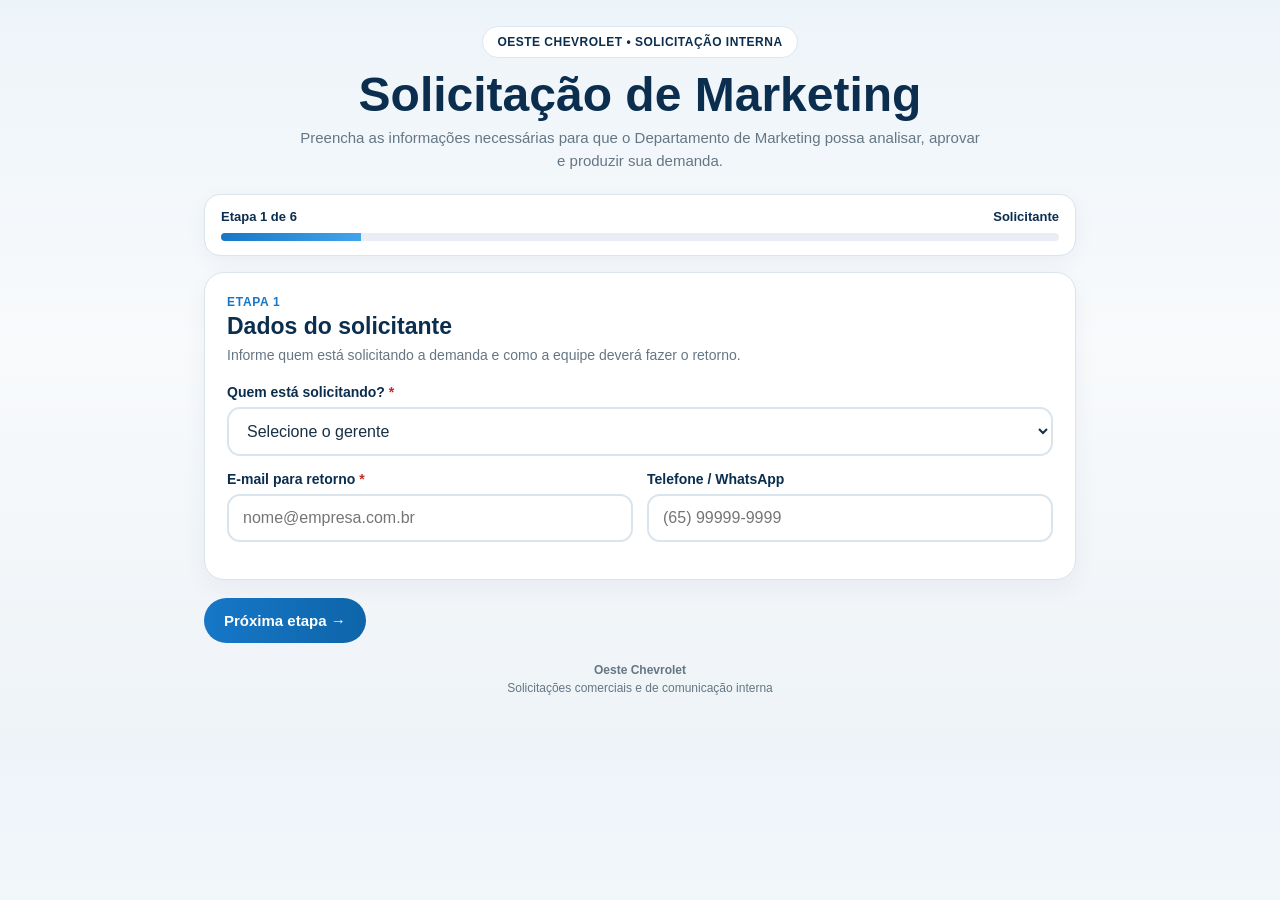
==== marketing.html @ cf2976e9 "Add files via upload" ====
<!DOCTYPE html>
<html lang="pt-BR">
<head>
<meta charset="UTF-8">
<meta name="viewport" content="width=device-width, initial-scale=1.0">
<meta name="theme-color" content="#0b2e4f">
<title>Solicitação de Marketing — Oeste Chevrolet</title>
<style>
:root{--navy:#0b2e4f;--blue:#1677c8;--light:#eef6fc;--border:#d9e4ed;--text:#183043;--muted:#657684;--danger:#c62828;--success:#16794a}
*{box-sizing:border-box}html{scroll-behavior:smooth}body{margin:0;font-family:Arial,Helvetica,sans-serif;color:var(--text);background:linear-gradient(180deg,#edf4f9 0,#f8fafc 45%,#eef3f7 100%)}
.page{width:100%;max-width:900px;margin:0 auto;padding:26px 14px 50px}.top{text-align:center;margin-bottom:22px}.brand{display:inline-block;padding:8px 14px;border-radius:999px;background:#fff;border:1px solid #dce7ef;color:var(--navy);font-size:12px;font-weight:800;letter-spacing:.04em;text-transform:uppercase}.title{margin:12px 0 6px;font-size:clamp(30px,6vw,48px);line-height:1.04;color:var(--navy)}.subtitle{margin:0 auto;max-width:680px;color:var(--muted);line-height:1.55;font-size:15px}
.progress-wrap{background:#fff;border:1px solid var(--border);border-radius:16px;padding:14px 16px;margin-bottom:16px;box-shadow:0 6px 20px rgba(11,46,79,.05)}.progress-top{display:flex;justify-content:space-between;gap:12px;font-size:13px;font-weight:800;color:var(--navy);margin-bottom:9px}.progress{height:8px;background:#e8eef3;border-radius:99px;overflow:hidden}.progress-bar{height:100%;width:16.66%;background:linear-gradient(90deg,var(--blue),#42a4eb);transition:.25s ease}
.card{background:#fff;border:1px solid var(--border);border-radius:20px;padding:22px;margin-bottom:16px;box-shadow:0 8px 24px rgba(11,46,79,.05)}.step{display:none}.step.active{display:block}.step-kicker{font-size:12px;font-weight:800;color:var(--blue);text-transform:uppercase;letter-spacing:.06em}.step-title{margin:4px 0 5px;color:var(--navy);font-size:23px}.step-help{margin:0 0 18px;color:var(--muted);font-size:14px;line-height:1.5}.grid{display:grid;grid-template-columns:1fr 1fr;gap:14px}.field{margin-bottom:15px}.field.full{grid-column:1/-1}label{display:block;font-size:14px;font-weight:800;margin-bottom:7px;color:var(--navy)}.req{color:var(--danger)}input,select,textarea{width:100%;border:2px solid var(--border);border-radius:13px;padding:13px 14px;font:inherit;background:#fff;color:var(--text);outline:none}textarea{min-height:150px;resize:vertical;line-height:1.5}input:focus,select:focus,textarea:focus{border-color:var(--blue);box-shadow:0 0 0 4px rgba(22,119,200,.10)}.help{font-size:12px;color:var(--muted);line-height:1.45;margin-top:6px}
.choices{display:grid;grid-template-columns:repeat(3,1fr);gap:10px}.choice{position:relative}.choice input{position:absolute;opacity:0;pointer-events:none}.choice label{margin:0;padding:13px 12px;border:2px solid var(--border);border-radius:13px;text-align:center;cursor:pointer;background:#fff;transition:.18s}.choice input:checked+label{border-color:var(--blue);background:var(--light);color:var(--navy);box-shadow:0 0 0 3px rgba(22,119,200,.09)}.hidden{display:none!important}.notice{padding:13px 14px;border-left:4px solid var(--blue);background:#f1f7fc;border-radius:10px;color:#345366;font-size:13px;line-height:1.5;margin:10px 0}.warning{padding:13px 14px;border-left:4px solid #e6a700;background:#fff9e8;border-radius:10px;color:#634d12;font-size:13px;line-height:1.5;margin:8px 0 14px}.filebox{border:2px dashed #b8cfdf;border-radius:14px;padding:14px;background:#f8fbfd}.filebox input{border:0;padding:0;background:transparent}.summary{background:#f7fafc;border:1px solid var(--border);border-radius:14px;padding:14px;font-size:13px;line-height:1.6}.actions{display:flex;justify-content:space-between;gap:12px;margin-top:18px}.btn{border:0;border-radius:999px;padding:14px 20px;font-size:15px;font-weight:800;cursor:pointer}.btn.secondary{background:#fff;color:var(--navy);border:2px solid var(--border)}.btn.primary{background:linear-gradient(90deg,var(--blue),#0e65a9);color:#fff}.btn.success{background:linear-gradient(90deg,#16814f,#0f6c40);color:#fff}.btn:disabled{opacity:.65;cursor:wait}.footer{text-align:center;color:var(--muted);font-size:12px;line-height:1.5;margin-top:18px}
@media(max-width:700px){.page{padding:18px 10px 40px}.card{padding:18px;border-radius:17px}.grid{grid-template-columns:1fr}.field.full{grid-column:auto}.choices{grid-template-columns:1fr}.actions{flex-direction:column}.btn{width:100%}}
</style>
</head>
<body>
<main class="page">
<header class="top">
<div class="brand">Oeste Chevrolet • Solicitação interna</div>
<h1 class="title">Solicitação de Marketing</h1>
<p class="subtitle">Preencha as informações necessárias para que o Departamento de Marketing possa analisar, aprovar e produzir sua demanda.</p>
</header>

<div class="progress-wrap">
<div class="progress-top"><span id="progressLabel">Etapa 1 de 6</span><span id="progressName">Solicitante</span></div>
<div class="progress"><div class="progress-bar" id="progressBar"></div></div>
</div>

<form action="https://forminit.com/f/vct7pwqa6ed" method="POST" enctype="multipart/form-data" id="marketingForm">
<input type="hidden" name="_redirect" value="https://oestechevrolet.github.io/marketing/marketing-confirmacao.html">
<input type="hidden" name="_gotcha" style="display:none!important">

<section class="card step active">
<div class="step-kicker">Etapa 1</div><h2 class="step-title">Dados do solicitante</h2><p class="step-help">Informe quem está solicitando a demanda e como a equipe deverá fazer o retorno.</p>
<div class="field"><label for="gerente">Quem está solicitando? <span class="req">*</span></label>
<select id="gerente" name="fi-select-gerente" required><option value="">Selecione o gerente</option><option>João Ricardo</option><option>João Neto</option><option>Alan</option><option>Leandro</option></select></div>
<div class="grid">
<div class="field"><label for="email">E-mail para retorno <span class="req">*</span></label><input id="email" type="email" name="fi-email-email_retorno" placeholder="nome@empresa.com.br" required></div>
<div class="field"><label for="telefone">Telefone / WhatsApp</label><input id="telefone" type="tel" name="fi-phone-telefone" placeholder="(65) 99999-9999" inputmode="tel"></div>
</div>
</section>

<section class="card step">
<div class="step-kicker">Etapa 2</div><h2 class="step-title">Sobre a demanda</h2><p class="step-help">Quanto mais claro o briefing, menor a necessidade de ajustes depois da aprovação.</p>
<div class="field"><label for="campanha">Nome da campanha ou ação <span class="req">*</span></label><input id="campanha" type="text" name="fi-text-nome_campanha" placeholder="Ex.: Feirão Chevrolet Outubro" required></div>
<div class="field"><label for="descricao">O que você precisa do Marketing? <span class="req">*</span></label><textarea id="descricao" name="fi-text-descricao_demanda" placeholder="Explique o que precisa ser produzido e o contexto da solicitação." required></textarea></div>
<div class="field"><label for="objetivo">Qual é o objetivo desta ação? <span class="req">*</span></label><textarea id="objetivo" name="fi-text-objetivo" placeholder="Ex.: gerar leads, aumentar fluxo na loja, divulgar condição comercial..." required></textarea></div>
<div class="grid">
<div class="field"><label for="dataEntrega">Data desejada para entrega <span class="req">*</span></label><input id="dataEntrega" type="date" name="fi-date-data_entrega" required></div>
<div class="field"><label>Prioridade <span class="req">*</span></label><div class="choices">
<div class="choice"><input type="radio" id="prioNormal" name="fi-radio-prioridade" value="Normal" required><label for="prioNormal">Normal</label></div>
<div class="choice"><input type="radio" id="prioAlta" name="fi-radio-prioridade" value="Alta"><label for="prioAlta">Alta</label></div>
<div class="choice"><input type="radio" id="prioUrgente" name="fi-radio-prioridade" value="Urgente"><label for="prioUrgente">Urgente</label></div>
</div><div class="help">Use “Urgente” somente quando houver necessidade operacional de prioridade.</div></div>
</div>
</section>

<section class="card step">
<div class="step-kicker">Etapa 3</div><h2 class="step-title">Material e produção</h2><p class="step-help">Defina o formato desejado e se será necessária gravação.</p>
<div class="field"><label>O que precisa ser produzido? <span class="req">*</span></label><div class="choices">
<div class="choice"><input type="checkbox" id="matImagem" name="fi-checkbox-tipo_material[]" value="Imagem"><label for="matImagem">Imagem</label></div>
<div class="choice"><input type="checkbox" id="matVideo" name="fi-checkbox-tipo_material[]" value="Vídeo"><label for="matVideo">Vídeo</label></div>
<div class="choice"><input type="checkbox" id="matImpresso" name="fi-checkbox-tipo_material[]" value="Material para impressão"><label for="matImpresso">Impressão</label></div>
</div><div class="help">Selecione uma ou mais opções.</div></div>
<div class="field"><label>Será necessária gravação? <span class="req">*</span></label><div class="choices">
<div class="choice"><input type="radio" id="gravNao" name="fi-radio-necessita_gravacao" value="Não" required><label for="gravNao">Não</label></div>
<div class="choice"><input type="radio" id="gravInterna" name="fi-radio-necessita_gravacao" value="Sim — equipe interna"><label for="gravInterna">Equipe interna</label></div>
<div class="choice"><input type="radio" id="gravExterna" name="fi-radio-necessita_gravacao" value="Sim — equipe externa"><label for="gravExterna">Equipe externa</label></div>
</div></div>
<div id="gravacaoExtra" class="hidden">
<div class="notice">Como foi selecionada equipe externa, precisamos de algumas informações para organizar a produção.</div>
<div class="grid">
<div class="field"><label for="localGravacao">Local da gravação</label><input id="localGravacao" type="text" name="fi-text-local_gravacao" placeholder="Local / cidade"></div>
<div class="field"><label for="dataGravacao">Data desejada para gravação</label><input id="dataGravacao" type="date" name="fi-date-data_gravacao"></div>
<div class="field"><label for="horarioGravacao">Horário desejado</label><input id="horarioGravacao" type="text" name="fi-text-horario_gravacao" placeholder="Ex.: 09:00"></div>
<div class="field"><label for="observacaoGravacao">Observações</label><input id="observacaoGravacao" type="text" name="fi-text-observacoes_gravacao" placeholder="Veículo, pessoa, estrutura etc."></div>
</div></div>
</section>

<section class="card step">
<div class="step-kicker">Etapa 4</div><h2 class="step-title">Veículo e condição comercial</h2><p class="step-help">Use esta etapa quando a demanda envolver um veículo ou uma oferta comercial.</p>
<div class="field"><label>A solicitação envolve um veículo específico? <span class="req">*</span></label><div class="choices">
<div class="choice"><input type="radio" id="veiSim" name="fi-radio-envolve_veiculo" value="Sim" required><label for="veiSim">Sim</label></div>
<div class="choice"><input type="radio" id="veiNao" name="fi-radio-envolve_veiculo" value="Não"><label for="veiNao">Não</label></div>
</div></div>
<div id="veiculoFields" class="hidden"><div class="grid">
<div class="field"><label for="modelo">Modelo</label><select id="modelo" name="fi-select-modelo_veiculo"><option value="">Selecione</option><option>Onix</option><option>Onix Plus</option><option>Tracker</option><option>Montana</option><option>S10</option><option>Trailblazer</option><option>Spin</option><option>Equinox</option><option>Silverado</option><option>Outro</option></select></div>
<div class="field"><label for="versao">Versão</label><input id="versao" type="text" name="fi-text-versao_veiculo" placeholder="Ex.: Premier 1.2 Turbo"></div>
<div class="field"><label for="anoModelo">Ano/modelo</label><input id="anoModelo" type="text" name="fi-text-ano_modelo" placeholder="Ex.: 2026/2026"></div>
</div></div>
<div class="field"><label>A divulgação envolve preço, financiamento ou condição comercial? <span class="req">*</span></label><div class="choices">
<div class="choice"><input type="radio" id="ofertaNao" name="fi-radio-possui_oferta" value="Não" required><label for="ofertaNao">Não</label></div>
<div class="choice"><input type="radio" id="ofertaSim" name="fi-radio-possui_oferta" value="Sim"><label for="ofertaSim">Sim</label></div>
</div></div>
<div id="ofertaFields" class="hidden">
<div class="warning"><strong>Atenção:</strong> confira os dados comerciais antes de enviar. O Marketing não deve interpretar ou alterar condições de financiamento.</div>
<div class="grid">
<div class="field"><label for="preco">Preço à vista</label><input id="preco" type="text" name="fi-text-preco_vista" placeholder="R$ 0,00" inputmode="decimal"></div>
<div class="field"><label for="entrada">Valor da entrada</label><input id="entrada" type="text" name="fi-text-valor_entrada" placeholder="R$ 0,00" inputmode="decimal"></div>
<div class="field"><label for="parcelas">Número de parcelas</label><input id="parcelas" type="number" name="fi-number-numero_parcelas" min="1" max="120" placeholder="Ex.: 48"></div>
<div class="field"><label for="valorParcela">Valor da parcela</label><input id="valorParcela" type="text" name="fi-text-valor_parcela" placeholder="R$ 0,00" inputmode="decimal"></div>
<div class="field"><label for="juros">Taxa de juros</label><input id="juros" type="text" name="fi-text-taxa_juros" placeholder="Ex.: 1,19% a.m."></div>
<div class="field"><label for="cet">CET</label><input id="cet" type="text" name="fi-text-cet" placeholder="Informe se aplicável"></div>
<div class="field"><label for="financiado">Valor financiado</label><input id="financiado" type="text" name="fi-text-valor_financiado" placeholder="R$ 0,00" inputmode="decimal"></div>
<div class="field"><label for="financeira">Banco / financeira</label><input id="financeira" type="text" name="fi-text-instituicao_financeira" placeholder="Ex.: GM Financial"></div>
<div class="field"><label for="validadeOferta">Validade da oferta</label><input id="validadeOferta" type="date" name="fi-date-validade_oferta"></div>
<div class="field full"><label for="juridico">Texto jurídico/comercial obrigatório</label><textarea id="juridico" name="fi-text-texto_juridico" placeholder="Cole aqui o texto/condição que deverá constar na peça."></textarea></div>
<div class="field full"><label for="obsOferta">Observações sobre a oferta</label><textarea id="obsOferta" name="fi-text-observacoes_oferta" placeholder="Inclua qualquer condição adicional relevante."></textarea></div>
</div></div>
</section>

<section class="card step">
<div class="step-kicker">Etapa 5</div><h2 class="step-title">Canais e referências</h2><p class="step-help">Informe onde o material será usado e envie referências para facilitar o briefing.</p>
<div class="field"><label>Onde o material será divulgado? <span class="req">*</span></label><div class="choices" style="grid-template-columns:repeat(2,1fr)">
<div class="choice"><input type="checkbox" name="fi-checkbox-canais_divulgacao[]" value="Instagram Feed" id="c1"><label for="c1">Instagram Feed</label></div>
<div class="choice"><input type="checkbox" name="fi-checkbox-canais_divulgacao[]" value="Instagram Stories" id="c2"><label for="c2">Instagram Stories</label></div>
<div class="choice"><input type="checkbox" name="fi-checkbox-canais_divulgacao[]" value="Reels" id="c3"><label for="c3">Reels</label></div>
<div class="choice"><input type="checkbox" name="fi-checkbox-canais_divulgacao[]" value="WhatsApp" id="c4"><label for="c4">WhatsApp</label></div>
<div class="choice"><input type="checkbox" name="fi-checkbox-canais_divulgacao[]" value="Facebook" id="c5"><label for="c5">Facebook</label></div>
<div class="choice"><input type="checkbox" name="fi-checkbox-canais_divulgacao[]" value="Site" id="c6"><label for="c6">Site</label></div>
<div class="choice"><input type="checkbox" name="fi-checkbox-canais_divulgacao[]" value="Rádio" id="c7"><label for="c7">Rádio</label></div>
<div class="choice"><input type="checkbox" name="fi-checkbox-canais_divulgacao[]" value="TV" id="c8"><label for="c8">TV</label></div>
<div class="choice"><input type="checkbox" name="fi-checkbox-canais_divulgacao[]" value="Outdoor" id="c9"><label for="c9">Outdoor</label></div>
<div class="choice"><input type="checkbox" name="fi-checkbox-canais_divulgacao[]" value="Mídia interna" id="c10"><label for="c10">Mídia interna</label></div>
<div class="choice"><input type="checkbox" name="fi-checkbox-canais_divulgacao[]" value="Material impresso" id="c11"><label for="c11">Material impresso</label></div>
<div class="choice"><input type="checkbox" name="fi-checkbox-canais_divulgacao[]" value="Outro" id="c12"><label for="c12">Outro</label></div>
</div></div>
<div class="field"><label for="arquivo">Arquivos de referência</label><div class="filebox"><input id="arquivo" type="file" name="fi-file-referencias[]" multiple accept="image/jpeg,image/png,image/webp,application/pdf,video/mp4"><div class="help">Pode anexar imagens, PDFs ou vídeos.</div></div></div>
<div class="grid">
<div class="field"><label for="link">Link de referência</label><input id="link" type="url" name="fi-url-link_referencia" placeholder="https://..."></div>
<div class="field"><label for="descricaoRef">Explique a referência</label><input id="descricaoRef" type="text" name="fi-text-descricao_referencia" placeholder="O que deve ser aproveitado?"></div>
</div>
<div class="field"><label for="obs">Alguma informação adicional?</label><textarea id="obs" name="fi-text-observacoes_finais" placeholder="Outras informações que possam ajudar o Marketing."></textarea></div>
</section>

<section class="card step">
<div class="step-kicker">Etapa 6</div><h2 class="step-title">Conferência e envio</h2><p class="step-help">Revise as informações e confirme que os dados comerciais foram conferidos.</p>
<div class="summary" id="summary"></div>
<div class="field" style="margin-top:16px"><div class="choice"><input type="checkbox" id="confirmInfo" name="fi-checkbox-confirmacao_informacoes" value="Confirmo que as informações fornecidas foram conferidas e estão corretas." required><label for="confirmInfo">Confirmo que as informações comerciais, preços, condições de financiamento e demais dados fornecidos nesta solicitação foram conferidos e estão corretos. <span class="req">*</span></label></div></div>
<div class="field"><div class="choice"><input type="checkbox" id="confirmPrazo" name="fi-checkbox-ciencia_prazo" value="Ciente de que o prazo de produção começa após a aprovação." required><label for="confirmPrazo">Estou ciente de que o prazo de produção começa após a aprovação da solicitação pelo Diretor de Marketing. <span class="req">*</span></label></div></div>
<div class="notice">Após o envio, a solicitação seguirá para análise do Diretor de Marketing. A equipe de produção só receberá a demanda depois da aprovação.</div>
</section>

<div class="actions">
<button type="button" class="btn secondary" id="prevBtn" style="display:none">← Voltar</button>
<button type="button" class="btn primary" id="nextBtn">Próxima etapa →</button>
<button type="submit" class="btn success" id="submitBtn" style="display:none">Enviar solicitação</button>
</div>
</form>
<div class="footer"><strong>Oeste Chevrolet</strong><br>Solicitações comerciais e de comunicação interna</div>
</main>

<script>
const form=document.getElementById('marketingForm'),steps=[...document.querySelectorAll('.step')],bar=document.getElementById('progressBar'),label=document.getElementById('progressLabel'),nameEl=document.getElementById('progressName'),next=document.getElementById('nextBtn'),prev=document.getElementById('prevBtn'),submit=document.getElementById('submitBtn'),names=['Solicitante','Demanda','Material','Veículo / oferta','Canais / referências','Conferência'];let current=0;
function progress(){bar.style.width=((current+1)/steps.length*100)+'%';label.textContent='Etapa '+(current+1)+' de '+steps.length;nameEl.textContent=names[current];prev.style.display=current?'block':'none';next.style.display=current<steps.length-1?'block':'none';submit.style.display=current===steps.length-1?'block':'none';window.scrollTo({top:0,behavior:'smooth'})}
function validate(){const fields=[...steps[current].querySelectorAll('input,select,textarea')].filter(x=>!x.disabled&&x.offsetParent!==null);for(const x of fields){if(!x.checkValidity()){x.reportValidity();return false}}if(current===2&&!document.querySelector('input[name="fi-checkbox-tipo_material[]"]:checked')){alert('Selecione pelo menos um tipo de material.');return false}if(current===4&&!document.querySelector('input[name="fi-checkbox-canais_divulgacao[]"]:checked')){alert('Selecione pelo menos um canal.');return false}if(current===5)summary();return true}
function go(n){if(n<0||n>=steps.length)return;steps[current].classList.remove('active');current=n;steps[current].classList.add('active');progress()}
next.onclick=()=>{if(validate())go(current+1)};prev.onclick=()=>go(current-1);
document.querySelectorAll('input[name="fi-radio-necessita_gravacao"]').forEach(r=>r.onchange=()=>document.getElementById('gravacaoExtra').classList.toggle('hidden',!document.getElementById('gravExterna').checked));
document.querySelectorAll('input[name="fi-radio-envolve_veiculo"]').forEach(r=>r.onchange=()=>document.getElementById('veiculoFields').classList.toggle('hidden',!document.getElementById('veiSim').checked));
document.querySelectorAll('input[name="fi-radio-possui_oferta"]').forEach(r=>r.onchange=()=>document.getElementById('ofertaFields').classList.toggle('hidden',!document.getElementById('ofertaSim').checked));
document.getElementById('telefone').oninput=function(){let v=this.value.replace(/\D/g,'').slice(0,11);if(v.length<=10)v=v.replace(/^(\d{2})(\d)/,'($1) $2').replace(/(\d{4})(\d)/,'$1-$2');else v=v.replace(/^(\d{2})(\d)/,'($1) $2').replace(/(\d{5})(\d)/,'$1-$2');this.value=v};
function selected(name){return [...document.querySelectorAll('input[name="'+name+'"]:checked')].map(x=>x.value).join(', ')||'—'}
function summary(){document.getElementById('summary').innerHTML='<strong>Solicitante:</strong> '+document.getElementById('gerente').value+'<br><strong>Campanha:</strong> '+document.getElementById('campanha').value+'<br><strong>Prazo:</strong> '+document.getElementById('dataEntrega').value+'<br><strong>Prioridade:</strong> '+selected('fi-radio-prioridade')+'<br><strong>Material:</strong> '+selected('fi-checkbox-tipo_material[]')+'<br><strong>Canais:</strong> '+selected('fi-checkbox-canais_divulgacao[]')}
form.onsubmit=e=>{if(!validate()){e.preventDefault();return}submit.disabled=true;submit.textContent='Enviando...';next.disabled=true;prev.disabled=true};progress();
</script>
</body>
</html>
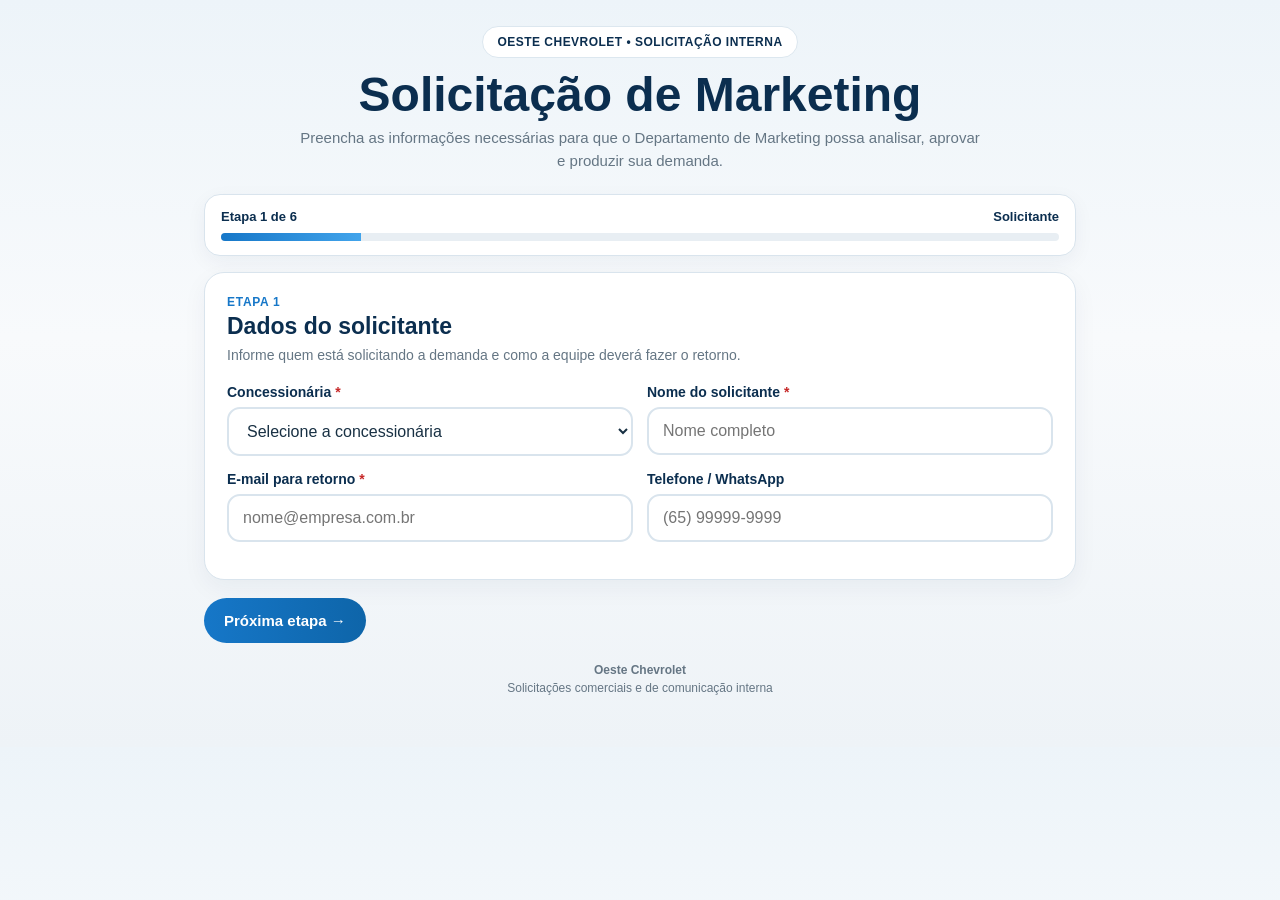
==== commit 74f5518a: "Update requester and dealership fields" ====
--- a/marketing.html
+++ b/marketing.html
@@ -5,15 +5,7 @@
 <meta name="viewport" content="width=device-width, initial-scale=1.0">
 <meta name="theme-color" content="#0b2e4f">
 <title>Solicitação de Marketing — Oeste Chevrolet</title>
-<style>
-:root{--navy:#0b2e4f;--blue:#1677c8;--light:#eef6fc;--border:#d9e4ed;--text:#183043;--muted:#657684;--danger:#c62828;--success:#16794a}
-*{box-sizing:border-box}html{scroll-behavior:smooth}body{margin:0;font-family:Arial,Helvetica,sans-serif;color:var(--text);background:linear-gradient(180deg,#edf4f9 0,#f8fafc 45%,#eef3f7 100%)}
-.page{width:100%;max-width:900px;margin:0 auto;padding:26px 14px 50px}.top{text-align:center;margin-bottom:22px}.brand{display:inline-block;padding:8px 14px;border-radius:999px;background:#fff;border:1px solid #dce7ef;color:var(--navy);font-size:12px;font-weight:800;letter-spacing:.04em;text-transform:uppercase}.title{margin:12px 0 6px;font-size:clamp(30px,6vw,48px);line-height:1.04;color:var(--navy)}.subtitle{margin:0 auto;max-width:680px;color:var(--muted);line-height:1.55;font-size:15px}
-.progress-wrap{background:#fff;border:1px solid var(--border);border-radius:16px;padding:14px 16px;margin-bottom:16px;box-shadow:0 6px 20px rgba(11,46,79,.05)}.progress-top{display:flex;justify-content:space-between;gap:12px;font-size:13px;font-weight:800;color:var(--navy);margin-bottom:9px}.progress{height:8px;background:#e8eef3;border-radius:99px;overflow:hidden}.progress-bar{height:100%;width:16.66%;background:linear-gradient(90deg,var(--blue),#42a4eb);transition:.25s ease}
-.card{background:#fff;border:1px solid var(--border);border-radius:20px;padding:22px;margin-bottom:16px;box-shadow:0 8px 24px rgba(11,46,79,.05)}.step{display:none}.step.active{display:block}.step-kicker{font-size:12px;font-weight:800;color:var(--blue);text-transform:uppercase;letter-spacing:.06em}.step-title{margin:4px 0 5px;color:var(--navy);font-size:23px}.step-help{margin:0 0 18px;color:var(--muted);font-size:14px;line-height:1.5}.grid{display:grid;grid-template-columns:1fr 1fr;gap:14px}.field{margin-bottom:15px}.field.full{grid-column:1/-1}label{display:block;font-size:14px;font-weight:800;margin-bottom:7px;color:var(--navy)}.req{color:var(--danger)}input,select,textarea{width:100%;border:2px solid var(--border);border-radius:13px;padding:13px 14px;font:inherit;background:#fff;color:var(--text);outline:none}textarea{min-height:150px;resize:vertical;line-height:1.5}input:focus,select:focus,textarea:focus{border-color:var(--blue);box-shadow:0 0 0 4px rgba(22,119,200,.10)}.help{font-size:12px;color:var(--muted);line-height:1.45;margin-top:6px}
-.choices{display:grid;grid-template-columns:repeat(3,1fr);gap:10px}.choice{position:relative}.choice input{position:absolute;opacity:0;pointer-events:none}.choice label{margin:0;padding:13px 12px;border:2px solid var(--border);border-radius:13px;text-align:center;cursor:pointer;background:#fff;transition:.18s}.choice input:checked+label{border-color:var(--blue);background:var(--light);color:var(--navy);box-shadow:0 0 0 3px rgba(22,119,200,.09)}.hidden{display:none!important}.notice{padding:13px 14px;border-left:4px solid var(--blue);background:#f1f7fc;border-radius:10px;color:#345366;font-size:13px;line-height:1.5;margin:10px 0}.warning{padding:13px 14px;border-left:4px solid #e6a700;background:#fff9e8;border-radius:10px;color:#634d12;font-size:13px;line-height:1.5;margin:8px 0 14px}.filebox{border:2px dashed #b8cfdf;border-radius:14px;padding:14px;background:#f8fbfd}.filebox input{border:0;padding:0;background:transparent}.summary{background:#f7fafc;border:1px solid var(--border);border-radius:14px;padding:14px;font-size:13px;line-height:1.6}.actions{display:flex;justify-content:space-between;gap:12px;margin-top:18px}.btn{border:0;border-radius:999px;padding:14px 20px;font-size:15px;font-weight:800;cursor:pointer}.btn.secondary{background:#fff;color:var(--navy);border:2px solid var(--border)}.btn.primary{background:linear-gradient(90deg,var(--blue),#0e65a9);color:#fff}.btn.success{background:linear-gradient(90deg,#16814f,#0f6c40);color:#fff}.btn:disabled{opacity:.65;cursor:wait}.footer{text-align:center;color:var(--muted);font-size:12px;line-height:1.5;margin-top:18px}
-@media(max-width:700px){.page{padding:18px 10px 40px}.card{padding:18px;border-radius:17px}.grid{grid-template-columns:1fr}.field.full{grid-column:auto}.choices{grid-template-columns:1fr}.actions{flex-direction:column}.btn{width:100%}}
-</style>
+<link rel="stylesheet" href="css/marketing.css">
 </head>
 <body>
 <main class="page">
@@ -34,8 +26,11 @@
 
 <section class="card step active">
 <div class="step-kicker">Etapa 1</div><h2 class="step-title">Dados do solicitante</h2><p class="step-help">Informe quem está solicitando a demanda e como a equipe deverá fazer o retorno.</p>
-<div class="field"><label for="gerente">Quem está solicitando? <span class="req">*</span></label>
-<select id="gerente" name="fi-select-gerente" required><option value="">Selecione o gerente</option><option>João Ricardo</option><option>João Neto</option><option>Alan</option><option>Leandro</option></select></div>
+<div class="grid">
+<div class="field"><label for="concessionaria">Concessionária <span class="req">*</span></label>
+<select id="concessionaria" name="fi-select-concessionaria" required><option value="">Selecione a concessionária</option><option value="O09 - Oeste Barra do Garças">O09 - Oeste Barra do Garças</option><option value="O10 - Oeste Nova Mutum">O10 - Oeste Nova Mutum</option><option value="O11 - Oeste Campo Novo">O11 - Oeste Campo Novo</option><option value="O12 - Oeste Tangará">O12 - Oeste Tangará</option></select></div>
+<div class="field"><label for="nomeSolicitante">Nome do solicitante <span class="req">*</span></label><input id="nomeSolicitante" type="text" name="fi-text-nome_solicitante" placeholder="Nome completo" autocomplete="name" required></div>
+</div>
 <div class="grid">
 <div class="field"><label for="email">E-mail para retorno <span class="req">*</span></label><input id="email" type="email" name="fi-email-email_retorno" placeholder="nome@empresa.com.br" required></div>
 <div class="field"><label for="telefone">Telefone / WhatsApp</label><input id="telefone" type="tel" name="fi-phone-telefone" placeholder="(65) 99999-9999" inputmode="tel"></div>
@@ -152,19 +147,6 @@
 <div class="footer"><strong>Oeste Chevrolet</strong><br>Solicitações comerciais e de comunicação interna</div>
 </main>
 
-<script>
-const form=document.getElementById('marketingForm'),steps=[...document.querySelectorAll('.step')],bar=document.getElementById('progressBar'),label=document.getElementById('progressLabel'),nameEl=document.getElementById('progressName'),next=document.getElementById('nextBtn'),prev=document.getElementById('prevBtn'),submit=document.getElementById('submitBtn'),names=['Solicitante','Demanda','Material','Veículo / oferta','Canais / referências','Conferência'];let current=0;
-function progress(){bar.style.width=((current+1)/steps.length*100)+'%';label.textContent='Etapa '+(current+1)+' de '+steps.length;nameEl.textContent=names[current];prev.style.display=current?'block':'none';next.style.display=current<steps.length-1?'block':'none';submit.style.display=current===steps.length-1?'block':'none';window.scrollTo({top:0,behavior:'smooth'})}
-function validate(){const fields=[...steps[current].querySelectorAll('input,select,textarea')].filter(x=>!x.disabled&&x.offsetParent!==null);for(const x of fields){if(!x.checkValidity()){x.reportValidity();return false}}if(current===2&&!document.querySelector('input[name="fi-checkbox-tipo_material[]"]:checked')){alert('Selecione pelo menos um tipo de material.');return false}if(current===4&&!document.querySelector('input[name="fi-checkbox-canais_divulgacao[]"]:checked')){alert('Selecione pelo menos um canal.');return false}if(current===5)summary();return true}
-function go(n){if(n<0||n>=steps.length)return;steps[current].classList.remove('active');current=n;steps[current].classList.add('active');progress()}
-next.onclick=()=>{if(validate())go(current+1)};prev.onclick=()=>go(current-1);
-document.querySelectorAll('input[name="fi-radio-necessita_gravacao"]').forEach(r=>r.onchange=()=>document.getElementById('gravacaoExtra').classList.toggle('hidden',!document.getElementById('gravExterna').checked));
-document.querySelectorAll('input[name="fi-radio-envolve_veiculo"]').forEach(r=>r.onchange=()=>document.getElementById('veiculoFields').classList.toggle('hidden',!document.getElementById('veiSim').checked));
-document.querySelectorAll('input[name="fi-radio-possui_oferta"]').forEach(r=>r.onchange=()=>document.getElementById('ofertaFields').classList.toggle('hidden',!document.getElementById('ofertaSim').checked));
-document.getElementById('telefone').oninput=function(){let v=this.value.replace(/\D/g,'').slice(0,11);if(v.length<=10)v=v.replace(/^(\d{2})(\d)/,'($1) $2').replace(/(\d{4})(\d)/,'$1-$2');else v=v.replace(/^(\d{2})(\d)/,'($1) $2').replace(/(\d{5})(\d)/,'$1-$2');this.value=v};
-function selected(name){return [...document.querySelectorAll('input[name="'+name+'"]:checked')].map(x=>x.value).join(', ')||'—'}
-function summary(){document.getElementById('summary').innerHTML='<strong>Solicitante:</strong> '+document.getElementById('gerente').value+'<br><strong>Campanha:</strong> '+document.getElementById('campanha').value+'<br><strong>Prazo:</strong> '+document.getElementById('dataEntrega').value+'<br><strong>Prioridade:</strong> '+selected('fi-radio-prioridade')+'<br><strong>Material:</strong> '+selected('fi-checkbox-tipo_material[]')+'<br><strong>Canais:</strong> '+selected('fi-checkbox-canais_divulgacao[]')}
-form.onsubmit=e=>{if(!validate()){e.preventDefault();return}submit.disabled=true;submit.textContent='Enviando...';next.disabled=true;prev.disabled=true};progress();
-</script>
+<script src="js/marketing.js"></script>
 </body>
-</html>+</html>
--- a/css/marketing.css
+++ b/css/marketing.css
@@ -0,0 +1,7 @@
+:root{--navy:#0b2e4f;--blue:#1677c8;--light:#eef6fc;--border:#d9e4ed;--text:#183043;--muted:#657684;--danger:#c62828;--success:#16794a}
+*{box-sizing:border-box}html{scroll-behavior:smooth}body{margin:0;font-family:Arial,Helvetica,sans-serif;color:var(--text);background:linear-gradient(180deg,#edf4f9 0,#f8fafc 45%,#eef3f7 100%)}
+.page{width:100%;max-width:900px;margin:0 auto;padding:26px 14px 50px}.top{text-align:center;margin-bottom:22px}.brand{display:inline-block;padding:8px 14px;border-radius:999px;background:#fff;border:1px solid #dce7ef;color:var(--navy);font-size:12px;font-weight:800;letter-spacing:.04em;text-transform:uppercase}.title{margin:12px 0 6px;font-size:clamp(30px,6vw,48px);line-height:1.04;color:var(--navy)}.subtitle{margin:0 auto;max-width:680px;color:var(--muted);line-height:1.55;font-size:15px}
+.progress-wrap{background:#fff;border:1px solid var(--border);border-radius:16px;padding:14px 16px;margin-bottom:16px;box-shadow:0 6px 20px rgba(11,46,79,.05)}.progress-top{display:flex;justify-content:space-between;gap:12px;font-size:13px;font-weight:800;color:var(--navy);margin-bottom:9px}.progress{height:8px;background:#e8eef3;border-radius:99px;overflow:hidden}.progress-bar{height:100%;width:16.66%;background:linear-gradient(90deg,var(--blue),#42a4eb);transition:.25s ease}
+.card{background:#fff;border:1px solid var(--border);border-radius:20px;padding:22px;margin-bottom:16px;box-shadow:0 8px 24px rgba(11,46,79,.05)}.step{display:none}.step.active{display:block}.step-kicker{font-size:12px;font-weight:800;color:var(--blue);text-transform:uppercase;letter-spacing:.06em}.step-title{margin:4px 0 5px;color:var(--navy);font-size:23px}.step-help{margin:0 0 18px;color:var(--muted);font-size:14px;line-height:1.5}.grid{display:grid;grid-template-columns:1fr 1fr;gap:14px}.field{margin-bottom:15px}.field.full{grid-column:1/-1}label{display:block;font-size:14px;font-weight:800;margin-bottom:7px;color:var(--navy)}.req{color:var(--danger)}input,select,textarea{width:100%;border:2px solid var(--border);border-radius:13px;padding:13px 14px;font:inherit;background:#fff;color:var(--text);outline:none}textarea{min-height:150px;resize:vertical;line-height:1.5}input:focus,select:focus,textarea:focus{border-color:var(--blue);box-shadow:0 0 0 4px rgba(22,119,200,.10)}.help{font-size:12px;color:var(--muted);line-height:1.45;margin-top:6px}
+.choices{display:grid;grid-template-columns:repeat(3,1fr);gap:10px}.choice{position:relative}.choice input{position:absolute;opacity:0;pointer-events:none}.choice label{margin:0;padding:13px 12px;border:2px solid var(--border);border-radius:13px;text-align:center;cursor:pointer;background:#fff;transition:.18s}.choice input:checked+label{border-color:var(--blue);background:var(--light);color:var(--navy);box-shadow:0 0 0 3px rgba(22,119,200,.09)}.hidden{display:none!important}.notice{padding:13px 14px;border-left:4px solid var(--blue);background:#f1f7fc;border-radius:10px;color:#345366;font-size:13px;line-height:1.5;margin:10px 0}.warning{padding:13px 14px;border-left:4px solid #e6a700;background:#fff9e8;border-radius:10px;color:#634d12;font-size:13px;line-height:1.5;margin:8px 0 14px}.filebox{border:2px dashed #b8cfdf;border-radius:14px;padding:14px;background:#f8fbfd}.filebox input{border:0;padding:0;background:transparent}.summary{background:#f7fafc;border:1px solid var(--border);border-radius:14px;padding:14px;font-size:13px;line-height:1.6}.actions{display:flex;justify-content:space-between;gap:12px;margin-top:18px}.btn{border:0;border-radius:999px;padding:14px 20px;font-size:15px;font-weight:800;cursor:pointer}.btn.secondary{background:#fff;color:var(--navy);border:2px solid var(--border)}.btn.primary{background:linear-gradient(90deg,var(--blue),#0e65a9);color:#fff}.btn.success{background:linear-gradient(90deg,#16814f,#0f6c40);color:#fff}.btn:disabled{opacity:.65;cursor:wait}.footer{text-align:center;color:var(--muted);font-size:12px;line-height:1.5;margin-top:18px}
+@media(max-width:700px){.page{padding:18px 10px 40px}.card{padding:18px;border-radius:17px}.grid{grid-template-columns:1fr}.field.full{grid-column:auto}.choices{grid-template-columns:1fr}.actions{flex-direction:column}.btn{width:100%}}
